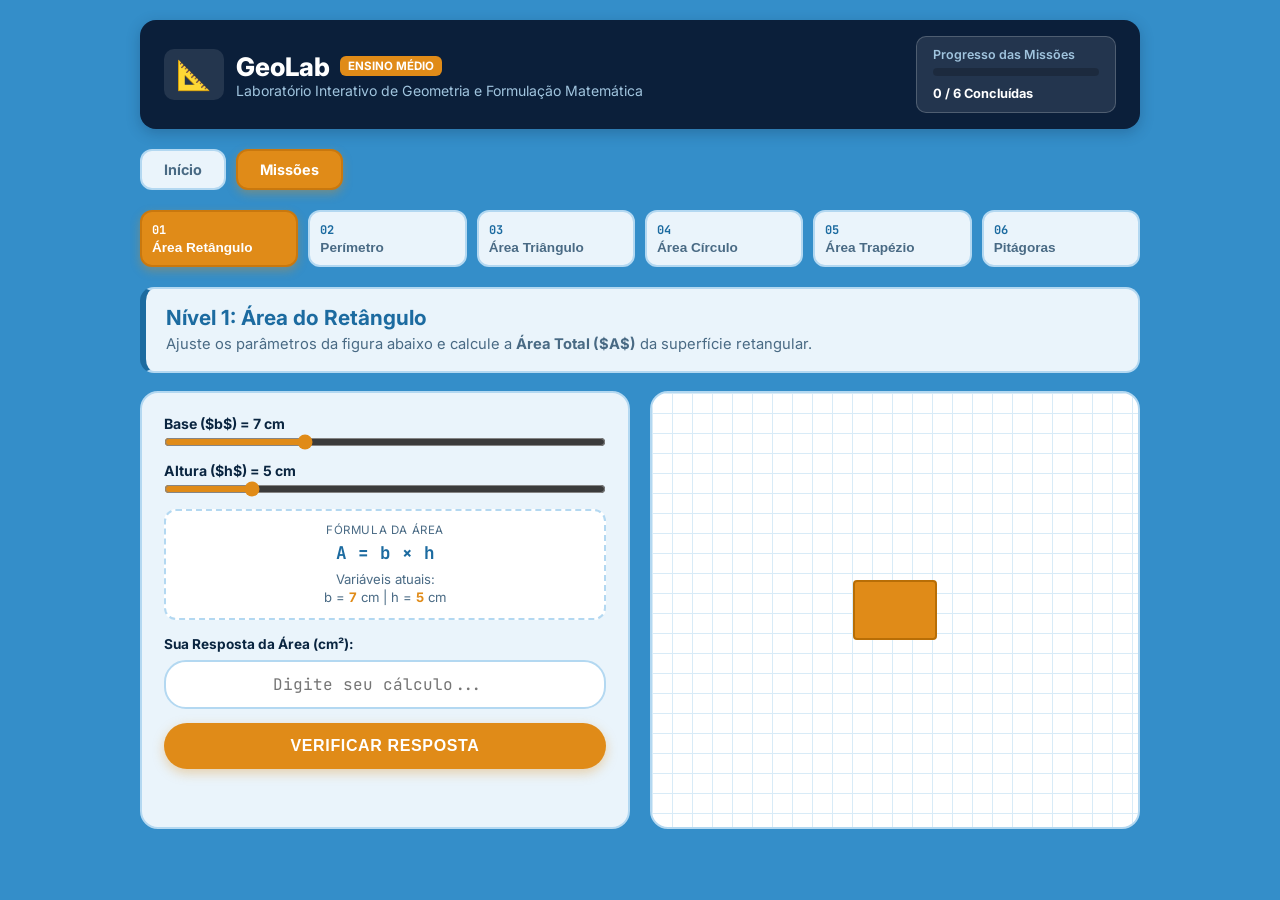
==== missoes.html @ d62dcc4c "Add files via upload" ====
<!DOCTYPE html>
<html lang="pt-BR">
<head>
    <meta charset="UTF-8">
    <meta name="viewport" content="width=device-width, initial-scale=1.0">
    <title>GeoLab | Laboratório Interativo de Geometria Plana</title>
    <!-- Fonte Inter & JetBrains Mono -->
    <link rel="preconnect" href="https://fonts.googleapis.com">
    <link rel="preconnect" href="https://fonts.gstatic.com" crossorigin>
    <link href="https://fonts.googleapis.com/css2?family=Inter:wght@300;400;600;700;800&family=JetBrains+Mono:wght@500;700&display=swap" rel="stylesheet">
    <link rel="stylesheet" href="style.css">
</head>
<body>

    <header class="header">
        <div class="logo-container">
            <span class="logo-icon">📐</span>
            <div>
                <h1>GeoLab <span class="badge-em">Ensino Médio</span></h1>
                <p>Laboratório Interativo de Geometria e Formulação Matemática</p>
            </div>
        </div>
        <div class="progresso-card">
            <span class="progresso-label">Progresso das Missões</span>
            <div class="barra-progresso-bg">
                <div id="barra-progresso" class="barra-progresso-fill" style="width: 0%;"></div>
            </div>
            <span id="texto-progresso" class="progresso-status">0 / 6 Concluídas</span>
        </div>
    </header>

    <!-- MENU ENTRE AS PÁGINAS -->
    <nav class="nav-site" aria-label="Páginas do GeoLab">
        <a class="nav-link" href="index.html">Início</a>
        <a class="nav-link ativo" href="missoes.html" aria-current="page">Missões</a>
    </nav>

    <!-- TRILHA DE MISSÕES -->
    <div class="trilha-container">
        <nav class="menu-missoes" id="menu-missoes">
            <button class="btn-missao ativo" onclick="mudarMissao(1)">
                <span class="num-nivel">01</span>
                <span class="nome-nivel">Área Retângulo</span>
            </button>
            <button class="btn-missao" onclick="mudarMissao(2)">
                <span class="num-nivel">02</span>
                <span class="nome-nivel">Perímetro</span>
            </button>
            <button class="btn-missao" onclick="mudarMissao(3)">
                <span class="num-nivel">03</span>
                <span class="nome-nivel">Área Triângulo</span>
            </button>
            <button class="btn-missao" onclick="mudarMissao(4)">
                <span class="num-nivel">04</span>
                <span class="nome-nivel">Área Círculo</span>
            </button>
            <button class="btn-missao" onclick="mudarMissao(5)">
                <span class="num-nivel">05</span>
                <span class="nome-nivel">Área Trapézio</span>
            </button>
            <button class="btn-missao" onclick="mudarMissao(6)">
                <span class="num-nivel">06</span>
                <span class="nome-nivel">Pitágoras</span>
            </button>
        </nav>
    </div>

    <main class="container-principal">
        
        <!-- NÍVEL 1: ÁREA RETÂNGULO -->
        <section id="missao-1" class="missao-conteudo ativa">
            <div class="missao-header">
                <h2>Nível 1: Área do Retângulo</h2>
                <p>Ajuste os parâmetros da figura abaixo e calcule a <strong>Área Total ($A$)</strong> da superfície retangular.</p>
            </div>
            <div class="layout-duplo">
                <div class="painel">
                    <div class="controle-grupo">
                        <label>Base ($b$) = <span id="m1-valor-base">7</span> cm</label>
                        <input type="range" id="m1-input-base" min="2" max="18" value="7">
                    </div>
                    <div class="controle-grupo">
                        <label>Altura ($h$) = <span id="m1-valor-altura">5</span> cm</label>
                        <input type="range" id="m1-input-altura" min="2" max="18" value="5">
                    </div>

                    <div class="formula-box">
                        <div class="formula-titulo">Fórmula da Área</div>
                        <div class="formula-expressao">A = b × h</div>
                        <div class="formula-valores">
                            Variáveis atuais: <br>
                            b = <span id="m1-f-b">7</span> cm | h = <span id="m1-f-h">5</span> cm
                        </div>
                    </div>

                    <div class="resposta-grupo">
                        <label for="m1-resposta">Sua Resposta da Área (cm²):</label>
                        <input type="number" id="m1-resposta" placeholder="Digite seu cálculo..." step="any">
                        <button class="btn-acao" onclick="validarM1()">Verificar Resposta</button>
                    </div>
                    <p id="m1-mensagem" class="mensagem"></p>
                </div>
                <div class="area-visual">
                    <div class="grid-fundo"></div>
                    <div id="m1-forma" class="forma-dinamica retangulo"></div>
                </div>
            </div>
        </section>

        <!-- NÍVEL 2: PERÍMETRO -->
        <section id="missao-2" class="missao-conteudo oculta">
            <div class="missao-header">
                <h2>Nível 2: Perímetro de Polígonos</h2>
                <p>Determine a soma de todos os lados (<strong>Perímetro $P$</strong>) para o retângulo com as dimensões escolhidas.</p>
            </div>
            <div class="layout-duplo">
                <div class="painel">
                    <div class="controle-grupo">
                        <label>Lado A ($a$) = <span id="m2-valor-a">8</span> cm</label>
                        <input type="range" id="m2-input-a" min="2" max="16" value="8">
                    </div>
                    <div class="controle-grupo">
                        <label>Lado B ($b$) = <span id="m2-valor-b">6</span> cm</label>
                        <input type="range" id="m2-input-b" min="2" max="16" value="6">
                    </div>

                    <div class="formula-box">
                        <div class="formula-titulo">Fórmula do Perímetro</div>
                        <div class="formula-expressao">P = 2a + 2b</div>
                        <div class="formula-valores">
                            Variáveis atuais: <br>
                            a = <span id="m2-f-a">8</span> cm | b = <span id="m2-f-b">6</span> cm
                        </div>
                    </div>

                    <div class="resposta-grupo">
                        <label for="m2-resposta">Sua Resposta do Perímetro (cm):</label>
                        <input type="number" id="m2-resposta" placeholder="Digite seu cálculo..." step="any">
                        <button class="btn-acao" onclick="validarM2()">Verificar Resposta</button>
                    </div>
                    <p id="m2-mensagem" class="mensagem"></p>
                </div>
                <div class="area-visual">
                    <div class="grid-fundo"></div>
                    <div id="m2-forma" class="forma-dinamica perimetro-box"></div>
                </div>
            </div>
        </section>

        <!-- NÍVEL 3: ÁREA DO TRIÂNGULO -->
        <section id="missao-3" class="missao-conteudo oculta">
            <div class="missao-header">
                <h2>Nível 3: Área do Triângulo</h2>
                <p>Aplique a fórmula da área do triângulo para calcular o espaço ocupado por esta superfície plana.</p>
            </div>
            <div class="layout-duplo">
                <div class="painel">
                    <div class="controle-grupo">
                        <label>Base ($b$) = <span id="m3-valor-base">9</span> cm</label>
                        <input type="range" id="m3-input-base" min="2" max="18" value="9">
                    </div>
                    <div class="controle-grupo">
                        <label>Altura ($h$) = <span id="m3-valor-altura">6</span> cm</label>
                        <input type="range" id="m3-input-altura" min="2" max="18" value="6">
                    </div>

                    <div class="formula-box">
                        <div class="formula-titulo">Fórmula da Área</div>
                        <div class="formula-expressao">A = (b × h) / 2</div>
                        <div class="formula-valores">
                            Variáveis atuais: <br>
                            b = <span id="m3-f-b">9</span> cm | h = <span id="m3-f-h">6</span> cm
                        </div>
                    </div>

                    <div class="resposta-grupo">
                        <label for="m3-resposta">Sua Resposta da Área (cm²):</label>
                        <input type="number" id="m3-resposta" placeholder="Digite seu cálculo..." step="any">
                        <button class="btn-acao" onclick="validarM3()">Verificar Resposta</button>
                    </div>
                    <p id="m3-mensagem" class="mensagem"></p>
                </div>
                <div class="area-visual">
                    <div class="grid-fundo"></div>
                    <div id="m3-forma" class="forma-dinamica triangulo"></div>
                </div>
            </div>
        </section>

        <!-- NÍVEL 4: ÁREA DO CÍRCULO -->
        <section id="missao-4" class="missao-conteudo oculta">
            <div class="missao-header">
                <h2>Nível 4: Área da Região Circular</h2>
                <p>Utilize a constante constante $\pi \approx 3{,}14$ para calcular a área delimitada pela circunferência de raio $r$.</p>
            </div>
            <div class="layout-duplo">
                <div class="painel">
                    <div class="controle-grupo">
                        <label>Raio ($r$) = <span id="m4-valor-raio">5</span> cm</label>
                        <input type="range" id="m4-input-raio" min="1" max="14" value="5">
                    </div>

                    <div class="formula-box">
                        <div class="formula-titulo">Fórmula da Área</div>
                        <div class="formula-expressao">A = π × r² &nbsp;&nbsp;(Considere π = 3,14)</div>
                        <div class="formula-valores">
                            Variáveis atuais: <br>
                            r = <span id="m4-f-r">5</span> cm
                        </div>
                    </div>

                    <div class="resposta-grupo">
                        <label for="m4-resposta">Sua Resposta da Área (cm²):</label>
                        <input type="number" id="m4-resposta" placeholder="Ex: 78.5" step="any">
                        <button class="btn-acao" onclick="validarM4()">Verificar Resposta</button>
                    </div>
                    <p id="m4-mensagem" class="mensagem"></p>
                </div>
                <div class="area-visual">
                    <div class="grid-fundo"></div>
                    <div id="m4-forma" class="forma-dinamica circulo"></div>
                </div>
            </div>
        </section>

        <!-- NÍVEL 5: ÁREA DO TRAPÉZIO -->
        <section id="missao-5" class="missao-conteudo oculta">
            <div class="missao-header">
                <h2>Nível 5: Área do Trapézio</h2>
                <p>Calcule a área do quadrilátero de bases paralelas ajustando a Base Maior ($B$), Base Menor ($b$) e Altura ($h$).</p>
            </div>
            <div class="layout-duplo">
                <div class="painel">
                    <div class="controle-grupo">
                        <label>Base Maior ($B$) = <span id="m5-valor-bmaior">12</span> cm</label>
                        <input type="range" id="m5-input-bmaior" min="6" max="20" value="12">
                    </div>
                    <div class="controle-grupo">
                        <label>Base Menor ($b$) = <span id="m5-valor-bmenor">6</span> cm</label>
                        <input type="range" id="m5-input-bmenor" min="2" max="14" value="6">
                    </div>
                    <div class="controle-grupo">
                        <label>Altura ($h$) = <span id="m5-valor-h">5</span> cm</label>
                        <input type="range" id="m5-input-h" min="2" max="14" value="5">
                    </div>

                    <div class="formula-box">
                        <div class="formula-titulo">Fórmula da Área</div>
                        <div class="formula-expressao">A = ((B + b) × h) / 2</div>
                        <div class="formula-valores">
                            Variáveis atuais: <br>
                            B = <span id="m5-f-B">12</span> cm | b = <span id="m5-f-b">6</span> cm | h = <span id="m5-f-h">5</span> cm
                        </div>
                    </div>

                    <div class="resposta-grupo">
                        <label for="m5-resposta">Sua Resposta da Área (cm²):</label>
                        <input type="number" id="m5-resposta" placeholder="Digite seu cálculo..." step="any">
                        <button class="btn-acao" onclick="validarM5()">Verificar Resposta</button>
                    </div>
                    <p id="m5-mensagem" class="mensagem"></p>
                </div>
                <div class="area-visual">
                    <div class="grid-fundo"></div>
                    <div id="m5-forma" class="forma-dinamica trapezio"></div>
                </div>
            </div>
        </section>

        <!-- NÍVEL 6: TEOREMA DE PITÁGORAS -->
        <section id="missao-6" class="missao-conteudo oculta">
            <div class="missao-header">
                <h2>Nível 6: Teorema de Pitágoras</h2>
                <p>Em um triângulo retângulo, determine o comprimento da <strong>Hipotenusa ($c$)</strong> conhecendo os catetos $a$ e $b$.</p>
            </div>
            <div class="layout-duplo">
                <div class="painel">
                    <div class="controle-grupo">
                        <label>Cateto $a$ = <span id="m6-valor-a">6</span> cm</label>
                        <input type="range" id="m6-input-a" min="2" max="16" value="6">
                    </div>
                    <div class="controle-grupo">
                        <label>Cateto $b$ = <span id="m6-valor-b">8</span> cm</label>
                        <input type="range" id="m6-input-b" min="2" max="16" value="8">
                    </div>

                    <div class="formula-box">
                        <div class="formula-titulo">Teorema de Pitágoras</div>
                        <div class="formula-expressao">c² = a² + b² &nbsp;⇒&nbsp; c = √(a² + b²)</div>
                        <div class="formula-valores">
                            Variáveis atuais: <br>
                            a = <span id="m6-f-a">6</span> cm | b = <span id="m6-f-b">8</span> cm
                        </div>
                    </div>

                    <div class="resposta-grupo">
                        <label for="m6-resposta">Sua Resposta da Hipotenusa $c$ (cm):</label>
                        <input type="number" id="m6-resposta" placeholder="Ex: 10 ou 10.4" step="any">
                        <button class="btn-acao" onclick="validarM6()">Verificar Resposta</button>
                    </div>
                    <p id="m6-mensagem" class="mensagem"></p>
                </div>
                <div class="area-visual">
                    <div class="grid-fundo"></div>
                    <div id="m6-forma" class="forma-dinamica pitagoras"></div>
                </div>
            </div>
        </section>

    </main>

    <script src="script.js"></script>
</body>
</html>
---- style.css ----
/* PALETA DE CORES DA APLICAÇÃO */
:root {
    --bg-main: #348ec9;             /* Azul vibrante do fundo */
    --header-dark: #0b1f3a;         /* Azul marinho do topo */
    --card-bg: #eaf4fb;            /* Azul claro (gelo) dos cartões */
    --card-border: #b3d8f1;        /* Borda suave */
    --text-dark: #0a2540;           /* Texto principal */
    --text-muted: #496a84;          /* Texto secundário */
    --accent-orange: #e08b18;      /* Laranja/Dourado principal */
    --accent-orange-hover: #c9780e;/* Hover botão */
    --accent-blue-tag: #1c6ba0;    /* Azul para subtítulos */
    --white: #ffffff;
    --font-main: 'Inter', system-ui, -apple-system, sans-serif;
    --font-mono: 'JetBrains Mono', monospace;
}

* {
    box-sizing: border-box;
    margin: 0;
    padding: 0;
}

body {
    background-color: var(--bg-main);
    color: var(--text-dark);
    font-family: var(--font-main);
    min-height: 100vh;
    display: flex;
    flex-direction: column;
    align-items: center;
    padding: 20px 15px;
}

/* HEADER */
.header {
    width: 100%;
    max-width: 1000px;
    background-color: var(--header-dark);
    border-radius: 16px;
    padding: 16px 24px;
    display: flex;
    justify-content: space-between;
    align-items: center;
    margin-bottom: 20px;
    color: var(--white);
    box-shadow: 0 4px 14px rgba(11, 31, 58, 0.25);
    flex-wrap: wrap;
    gap: 15px;
}

.logo-container {
    display: flex;
    align-items: center;
    gap: 12px;
}

.logo-icon {
    font-size: 1.8rem;
    background: rgba(255, 255, 255, 0.1);
    padding: 8px 12px;
    border-radius: 10px;
}

.header h1 {
    font-size: 1.6rem;
    font-weight: 800;
    color: var(--white);
    display: flex;
    align-items: center;
    gap: 10px;
}

.badge-em {
    font-size: 0.72rem;
    background-color: var(--accent-orange);
    color: var(--white);
    padding: 3px 8px;
    border-radius: 6px;
    font-weight: 700;
    text-transform: uppercase;
}

.header p {
    color: #a0c4de;
    font-size: 0.88rem;
}

/* PROGRESSO */
.progresso-card {
    background-color: rgba(255, 255, 255, 0.1);
    border: 1px solid rgba(255, 255, 255, 0.2);
    padding: 10px 16px;
    border-radius: 10px;
    min-width: 200px;
}

.progresso-label {
    font-size: 0.78rem;
    color: #a0c4de;
    display: block;
    margin-bottom: 6px;
    font-weight: 600;
}

.barra-progresso-bg {
    width: 100%;
    height: 8px;
    background-color: rgba(0, 0, 0, 0.2);
    border-radius: 10px;
    overflow: hidden;
    margin-bottom: 6px;
}

.barra-progresso-fill {
    height: 100%;
    background-color: var(--accent-orange);
    transition: width 0.4s ease;
}

.progresso-status {
    font-size: 0.8rem;
    font-weight: 700;
    color: var(--white);
}

/* MENU DE MISSÕES */
.trilha-container {
    width: 100%;
    max-width: 1000px;
    margin-bottom: 20px;
}

.menu-missoes {
    display: grid;
    grid-template-columns: repeat(auto-fit, minmax(140px, 1fr));
    gap: 10px;
}

.btn-missao {
    background-color: var(--card-bg);
    border: 2px solid var(--card-border);
    color: var(--text-muted);
    padding: 10px;
    border-radius: 12px;
    cursor: pointer;
    display: flex;
    flex-direction: column;
    align-items: flex-start;
    gap: 2px;
    transition: all 0.2s ease;
}

.btn-missao:hover {
    border-color: var(--accent-orange);
    color: var(--text-dark);
}

.btn-missao.ativo {
    background-color: var(--accent-orange);
    border-color: var(--accent-orange-hover);
    color: var(--white);
    box-shadow: 0 4px 10px rgba(224, 139, 24, 0.35);
}

.btn-missao.ativo .num-nivel,
.btn-missao.ativo .nome-nivel {
    color: var(--white);
}

.num-nivel {
    font-family: var(--font-mono);
    font-size: 0.75rem;
    font-weight: 700;
    color: var(--accent-blue-tag);
}

.nome-nivel {
    font-size: 0.85rem;
    font-weight: 700;
}

/* CONTEÚDO PRINCIPAL */
.container-principal {
    width: 100%;
    max-width: 1000px;
}

.missao-conteudo {
    display: none;
    animation: fadeIn 0.3s ease-out;
}

.missao-conteudo.ativa {
    display: block;
}

@keyframes fadeIn {
    from { opacity: 0; transform: translateY(8px); }
    to { opacity: 1; transform: translateY(0); }
}

.missao-header {
    background-color: var(--card-bg);
    border: 2px solid var(--card-border);
    border-left: 6px solid var(--accent-blue-tag);
    padding: 16px 20px;
    border-radius: 14px;
    margin-bottom: 18px;
    color: var(--text-dark);
}

.missao-header h2 {
    font-size: 1.3rem;
    color: var(--accent-blue-tag);
    margin-bottom: 4px;
}

.missao-header p {
    color: var(--text-muted);
    font-size: 0.92rem;
    line-height: 1.4;
}

/* LAYOUT DUPLO */
.layout-duplo {
    display: grid;
    grid-template-columns: 1fr 1fr;
    gap: 20px;
}

@media (max-width: 820px) {
    .layout-duplo {
        grid-template-columns: 1fr;
    }
}

/* PAINEL */
.painel {
    background-color: var(--card-bg);
    border: 2px solid var(--card-border);
    border-radius: 18px;
    padding: 22px;
    display: flex;
    flex-direction: column;
    gap: 16px;
}

.controle-grupo {
    display: flex;
    flex-direction: column;
    gap: 6px;
}

.controle-grupo label {
    font-size: 0.88rem;
    font-weight: 700;
    color: var(--text-dark);
}

input[type="range"] {
    width: 100%;
    height: 8px;
    background: #c2e1f5;
    border-radius: 5px;
    accent-color: var(--accent-orange);
    cursor: pointer;
}

/* CAIXA DE FÓRMULA */
.formula-box {
    background-color: var(--white);
    border: 2px dashed var(--card-border);
    border-radius: 12px;
    padding: 12px;
    text-align: center;
}

.formula-titulo {
    font-size: 0.72rem;
    text-transform: uppercase;
    letter-spacing: 0.05em;
    color: var(--text-muted);
    margin-bottom: 4px;
}

.formula-expressao {
    font-family: var(--font-mono);
    font-size: 1.1rem;
    font-weight: 700;
    color: var(--accent-blue-tag);
    margin-bottom: 6px;
}

.formula-valores {
    font-size: 0.82rem;
    color: var(--text-muted);
    line-height: 1.4;
}

.formula-valores span {
    color: var(--accent-orange);
    font-weight: 700;
}

/* RESPOSTAS */
.resposta-grupo {
    display: flex;
    flex-direction: column;
    gap: 8px;
}

.resposta-grupo label {
    font-size: 0.85rem;
    font-weight: 700;
    color: var(--text-dark);
}

.resposta-grupo input[type="number"] {
    background-color: var(--white);
    border: 2px solid var(--card-border);
    color: var(--text-dark);
    font-family: var(--font-mono);
    font-size: 1rem;
    padding: 12px 16px;
    border-radius: 22px;
    outline: none;
    transition: border-color 0.2s;
    text-align: center;
}

.resposta-grupo input[type="number"]:focus {
    border-color: var(--accent-orange);
}

/* BOTÃO PRINCIPAL */
.btn-acao {
    background-color: var(--accent-orange);
    color: var(--white);
    border: none;
    padding: 14px;
    font-size: 1rem;
    font-weight: 800;
    text-transform: uppercase;
    letter-spacing: 0.04em;
    border-radius: 25px;
    cursor: pointer;
    transition: all 0.2s ease;
    box-shadow: 0 4px 12px rgba(224, 139, 24, 0.35);
    margin-top: 6px;
}

.btn-acao:hover {
    background-color: var(--accent-orange-hover);
    transform: translateY(-2px);
}

/* ÁREA VISUAL */
.area-visual {
    background-color: var(--white);
    border: 2px solid var(--card-border);
    border-radius: 18px;
    display: flex;
    align-items: center;
    justify-content: center;
    min-height: 320px;
    position: relative;
    overflow: hidden;
    padding: 20px;
}

.grid-fundo {
    position: absolute;
    inset: 0;
    background-image: linear-gradient(#d8ebf7 1px, transparent 1px),
                      linear-gradient(90deg, #d8ebf7 1px, transparent 1px);
    background-size: 20px 20px;
    pointer-events: none;
}

.forma-dinamica {
    transition: all 0.25s cubic-bezier(0.4, 0, 0.2, 1);
    position: relative;
    z-index: 2;
}

.retangulo {
    background-color: var(--accent-orange);
    border: 2px solid #b86e06;
    border-radius: 4px;
}

.perimetro-box {
    background-color: rgba(224, 139, 24, 0.15);
    border: 3px dashed var(--accent-orange);
    border-radius: 4px;
}

.triangulo {
    clip-path: polygon(50% 0%, 0% 100%, 100% 100%);
    background-color: var(--accent-orange);
}

.circulo {
    border-radius: 50%;
    background-color: var(--accent-orange);
    border: 2px solid #b86e06;
}

.trapezio {
    clip-path: polygon(25% 0%, 75% 0%, 100% 100%, 0% 100%);
    background-color: var(--accent-orange);
}

.pitagoras {
    clip-path: polygon(0 0, 0 100%, 100% 100%);
    background-color: var(--accent-orange);
}

/* ESTILOS ESPECÍFICOS DA DICA E QUIZ DO NÍVEL 6 (GABRIEL) */
.card-extra-desafio {
    margin-top: 20px;
    display: grid;
    grid-template-columns: 1fr 1fr;
    gap: 20px;
}

@media (max-width: 820px) {
    .card-extra-desafio {
        grid-template-columns: 1fr;
    }
}

.dica-box {
    background-color: #fff8eb;
    border: 2px solid #f3c98b;
    border-radius: 18px;
    padding: 20px;
}

.dica-tag {
    font-size: 0.75rem;
    font-weight: 800;
    color: #b86e06;
    display: inline-block;
    margin-bottom: 8px;
}

.dica-box p {
    font-size: 0.92rem;
    color: #5c3a03;
    line-height: 1.5;
}

.quiz-box {
    background-color: var(--card-bg);
    border: 2px solid var(--card-border);
    border-radius: 18px;
    padding: 20px;
}

.quiz-box h3 {
    font-size: 1.1rem;
    color: var(--accent-blue-tag);
    margin-bottom: 6px;
}

.quiz-box p {
    font-size: 0.9rem;
    color: var(--text-dark);
    margin-bottom: 6px;
}

.quiz-pergunta {
    font-weight: 700;
    color: var(--accent-orange) !important;
}

.opcoes-grid {
    display: grid;
    grid-template-columns: 1fr 1fr;
    gap: 10px;
    margin-top: 10px;
}

.btn-opcao {
    background-color: var(--white);
    border: 2px solid var(--card-border);
    color: var(--text-dark);
    padding: 10px;
    font-size: 0.95rem;
    font-weight: 700;
    border-radius: 12px;
    cursor: pointer;
    transition: all 0.2s ease;
}

.btn-opcao:hover {
    background-color: var(--accent-orange);
    color: var(--white);
    border-color: var(--accent-orange);
}

/* MENSAGENS */
.mensagem {
    font-size: 0.88rem;
    font-weight: 700;
    text-align: center;
    min-height: 20px;
}

.mensagem.sucesso { color: #15803d; }
.mensagem.erro { color: #b91c1c; }

/* FOOTER */
footer {
    width: 100%;
    max-width: 1000px;
    text-align: center;
    margin-top: 30px;
    padding: 16px 0;
    color: var(--white);
    font-size: 0.85rem;
    font-weight: 600;
}

/* ============================================================
   MENU ENTRE PÁGINAS E PÁGINA INICIAL (acrescentado)
   Usa as mesmas variáveis, fontes e cartões do restante do site.
   ============================================================ */

.nav-site {
    width: 100%;
    max-width: 1000px;
    display: flex;
    gap: 10px;
    margin-bottom: 20px;
}

.nav-link {
    background-color: var(--card-bg);
    border: 2px solid var(--card-border);
    color: var(--text-muted);
    padding: 10px 22px;
    border-radius: 12px;
    font-size: 0.9rem;
    font-weight: 700;
    text-decoration: none;
    transition: all 0.2s ease;
}

.nav-link:hover {
    border-color: var(--accent-orange);
    color: var(--text-dark);
}

.nav-link.ativo {
    background-color: var(--accent-orange);
    border-color: var(--accent-orange-hover);
    color: var(--white);
    box-shadow: 0 4px 10px rgba(224, 139, 24, 0.35);
}

/* botão principal quando é um link */
a.btn-acao {
    display: inline-block;
    text-align: center;
    text-decoration: none;
    padding: 14px 28px;
}

/* conteúdo da página inicial */
.pagina-inicio .missao-header h2 {
    font-size: 1.6rem;
    margin-bottom: 8px;
}

.hero-acoes {
    margin-top: 14px;
}

.pagina-inicio .painel h3 {
    font-size: 1.1rem;
    color: var(--accent-blue-tag);
}

.pagina-inicio .painel p {
    color: var(--text-muted);
    font-size: 0.92rem;
    line-height: 1.5;
}

.painel-largo {
    margin-top: 20px;
}

.lista-passos {
    list-style: none;
    display: flex;
    flex-direction: column;
    gap: 14px;
}

.lista-passos li {
    display: grid;
    grid-template-columns: 34px 1fr;
    gap: 12px;
    align-items: start;
}

.lista-passos strong {
    font-size: 0.95rem;
    color: var(--text-dark);
}

.passo-num {
    width: 34px;
    height: 34px;
    display: grid;
    place-items: center;
    border-radius: 50%;
    background-color: var(--accent-orange);
    color: var(--white);
    font-family: var(--font-mono);
    font-size: 0.9rem;
    font-weight: 700;
}

.trilha-inicio {
    display: grid;
    grid-template-columns: repeat(auto-fit, minmax(260px, 1fr));
    gap: 12px;
}

.nivel-card {
    background-color: var(--white);
    border: 2px solid var(--card-border);
    border-radius: 12px;
    padding: 12px 14px;
    display: flex;
    flex-direction: column;
    gap: 2px;
}

.nivel-formula {
    font-family: var(--font-mono);
    font-size: 0.85rem;
    font-weight: 700;
    color: var(--accent-blue-tag);
}
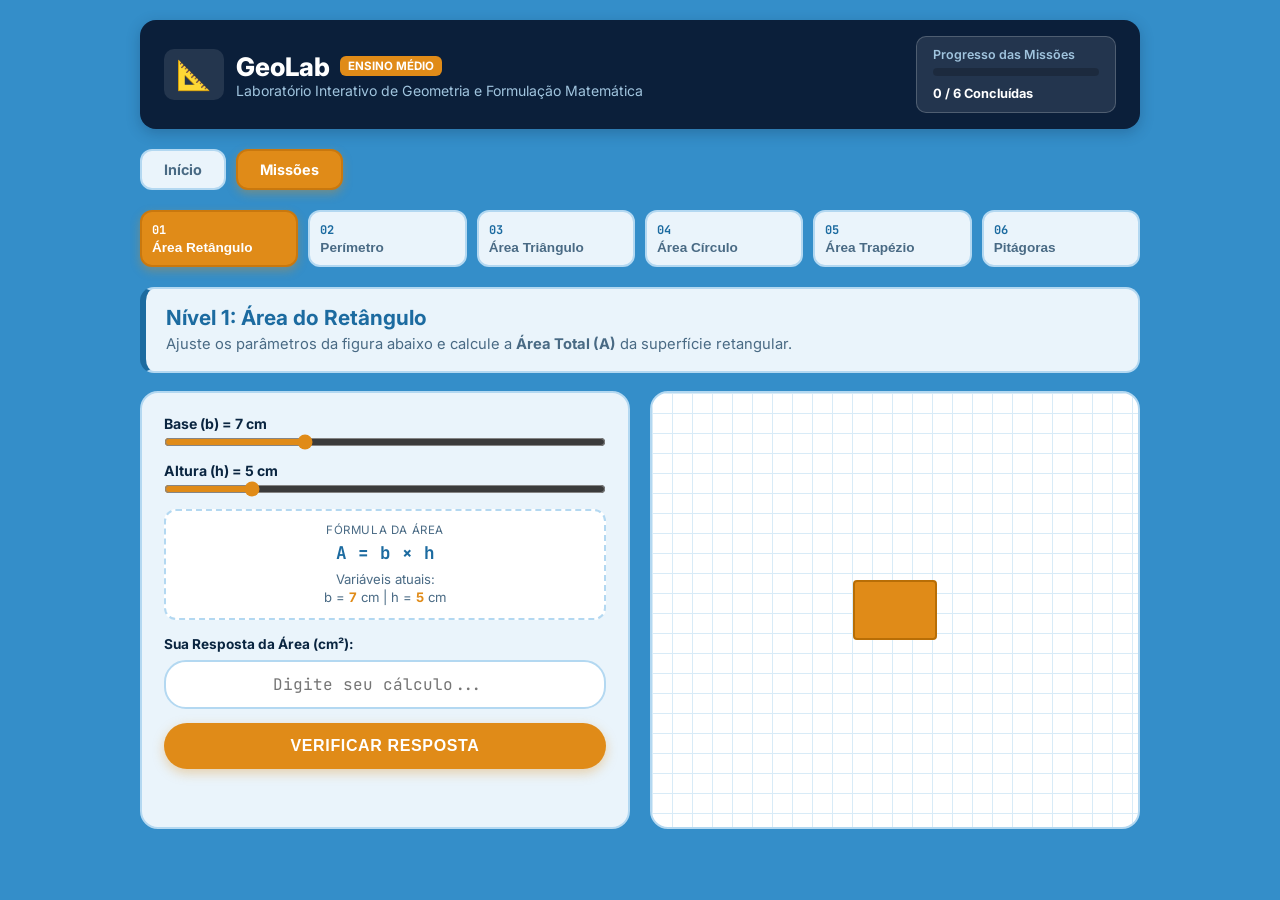
==== commit facd2e45: "Update missoes.html" ====
--- a/missoes.html
+++ b/missoes.html
@@ -71,16 +71,16 @@
         <section id="missao-1" class="missao-conteudo ativa">
             <div class="missao-header">
                 <h2>Nível 1: Área do Retângulo</h2>
-                <p>Ajuste os parâmetros da figura abaixo e calcule a <strong>Área Total ($A$)</strong> da superfície retangular.</p>
-            </div>
-            <div class="layout-duplo">
-                <div class="painel">
-                    <div class="controle-grupo">
-                        <label>Base ($b$) = <span id="m1-valor-base">7</span> cm</label>
+                <p>Ajuste os parâmetros da figura abaixo e calcule a <strong>Área Total (A)</strong> da superfície retangular.</p>
+            </div>
+            <div class="layout-duplo">
+                <div class="painel">
+                    <div class="controle-grupo">
+                        <label>Base (b) = <span id="m1-valor-base">7</span> cm</label>
                         <input type="range" id="m1-input-base" min="2" max="18" value="7">
                     </div>
                     <div class="controle-grupo">
-                        <label>Altura ($h$) = <span id="m1-valor-altura">5</span> cm</label>
+                        <label>Altura (h) = <span id="m1-valor-altura">5</span> cm</label>
                         <input type="range" id="m1-input-altura" min="2" max="18" value="5">
                     </div>
 
@@ -111,16 +111,16 @@
         <section id="missao-2" class="missao-conteudo oculta">
             <div class="missao-header">
                 <h2>Nível 2: Perímetro de Polígonos</h2>
-                <p>Determine a soma de todos os lados (<strong>Perímetro $P$</strong>) para o retângulo com as dimensões escolhidas.</p>
-            </div>
-            <div class="layout-duplo">
-                <div class="painel">
-                    <div class="controle-grupo">
-                        <label>Lado A ($a$) = <span id="m2-valor-a">8</span> cm</label>
+                <p>Determine a soma de todos os lados (<strong>Perímetro P</strong>) para o retângulo com as dimensões escolhidas.</p>
+            </div>
+            <div class="layout-duplo">
+                <div class="painel">
+                    <div class="controle-grupo">
+                        <label>Lado A (a) = <span id="m2-valor-a">8</span> cm</label>
                         <input type="range" id="m2-input-a" min="2" max="16" value="8">
                     </div>
                     <div class="controle-grupo">
-                        <label>Lado B ($b$) = <span id="m2-valor-b">6</span> cm</label>
+                        <label>Lado B (b) = <span id="m2-valor-b">6</span> cm</label>
                         <input type="range" id="m2-input-b" min="2" max="16" value="6">
                     </div>
 
@@ -156,11 +156,11 @@
             <div class="layout-duplo">
                 <div class="painel">
                     <div class="controle-grupo">
-                        <label>Base ($b$) = <span id="m3-valor-base">9</span> cm</label>
+                        <label>Base (b) = <span id="m3-valor-base">9</span> cm</label>
                         <input type="range" id="m3-input-base" min="2" max="18" value="9">
                     </div>
                     <div class="controle-grupo">
-                        <label>Altura ($h$) = <span id="m3-valor-altura">6</span> cm</label>
+                        <label>Altura (h) = <span id="m3-valor-altura">6</span> cm</label>
                         <input type="range" id="m3-input-altura" min="2" max="18" value="6">
                     </div>
 
@@ -191,12 +191,12 @@
         <section id="missao-4" class="missao-conteudo oculta">
             <div class="missao-header">
                 <h2>Nível 4: Área da Região Circular</h2>
-                <p>Utilize a constante constante $\pi \approx 3{,}14$ para calcular a área delimitada pela circunferência de raio $r$.</p>
-            </div>
-            <div class="layout-duplo">
-                <div class="painel">
-                    <div class="controle-grupo">
-                        <label>Raio ($r$) = <span id="m4-valor-raio">5</span> cm</label>
+                <p>Utilize a constante π ≈ 3,14 para calcular a área delimitada pela circunferência de raio r.</p>
+            </div>
+            <div class="layout-duplo">
+                <div class="painel">
+                    <div class="controle-grupo">
+                        <label>Raio (r) = <span id="m4-valor-raio">5</span> cm</label>
                         <input type="range" id="m4-input-raio" min="1" max="14" value="5">
                     </div>
 
@@ -227,20 +227,20 @@
         <section id="missao-5" class="missao-conteudo oculta">
             <div class="missao-header">
                 <h2>Nível 5: Área do Trapézio</h2>
-                <p>Calcule a área do quadrilátero de bases paralelas ajustando a Base Maior ($B$), Base Menor ($b$) e Altura ($h$).</p>
-            </div>
-            <div class="layout-duplo">
-                <div class="painel">
-                    <div class="controle-grupo">
-                        <label>Base Maior ($B$) = <span id="m5-valor-bmaior">12</span> cm</label>
+                <p>Calcule a área do quadrilátero de bases paralelas ajustando a Base Maior (B), Base Menor (b) e Altura (h).</p>
+            </div>
+            <div class="layout-duplo">
+                <div class="painel">
+                    <div class="controle-grupo">
+                        <label>Base Maior (B) = <span id="m5-valor-bmaior">12</span> cm</label>
                         <input type="range" id="m5-input-bmaior" min="6" max="20" value="12">
                     </div>
                     <div class="controle-grupo">
-                        <label>Base Menor ($b$) = <span id="m5-valor-bmenor">6</span> cm</label>
+                        <label>Base Menor (b) = <span id="m5-valor-bmenor">6</span> cm</label>
                         <input type="range" id="m5-input-bmenor" min="2" max="14" value="6">
                     </div>
                     <div class="controle-grupo">
-                        <label>Altura ($h$) = <span id="m5-valor-h">5</span> cm</label>
+                        <label>Altura (h) = <span id="m5-valor-h">5</span> cm</label>
                         <input type="range" id="m5-input-h" min="2" max="14" value="5">
                     </div>
 
@@ -271,16 +271,16 @@
         <section id="missao-6" class="missao-conteudo oculta">
             <div class="missao-header">
                 <h2>Nível 6: Teorema de Pitágoras</h2>
-                <p>Em um triângulo retângulo, determine o comprimento da <strong>Hipotenusa ($c$)</strong> conhecendo os catetos $a$ e $b$.</p>
-            </div>
-            <div class="layout-duplo">
-                <div class="painel">
-                    <div class="controle-grupo">
-                        <label>Cateto $a$ = <span id="m6-valor-a">6</span> cm</label>
+                <p>Em um triângulo retângulo, determine o comprimento da <strong>Hipotenusa (c)</strong> conhecendo os catetos a e b.</p>
+            </div>
+            <div class="layout-duplo">
+                <div class="painel">
+                    <div class="controle-grupo">
+                        <label>Cateto a = <span id="m6-valor-a">6</span> cm</label>
                         <input type="range" id="m6-input-a" min="2" max="16" value="6">
                     </div>
                     <div class="controle-grupo">
-                        <label>Cateto $b$ = <span id="m6-valor-b">8</span> cm</label>
+                        <label>Cateto b = <span id="m6-valor-b">8</span> cm</label>
                         <input type="range" id="m6-input-b" min="2" max="16" value="8">
                     </div>
 
@@ -294,7 +294,7 @@
                     </div>
 
                     <div class="resposta-grupo">
-                        <label for="m6-resposta">Sua Resposta da Hipotenusa $c$ (cm):</label>
+                        <label for="m6-resposta">Sua Resposta da Hipotenusa c (cm):</label>
                         <input type="number" id="m6-resposta" placeholder="Ex: 10 ou 10.4" step="any">
                         <button class="btn-acao" onclick="validarM6()">Verificar Resposta</button>
                     </div>
@@ -311,4 +311,4 @@
 
     <script src="script.js"></script>
 </body>
-</html>+</html>
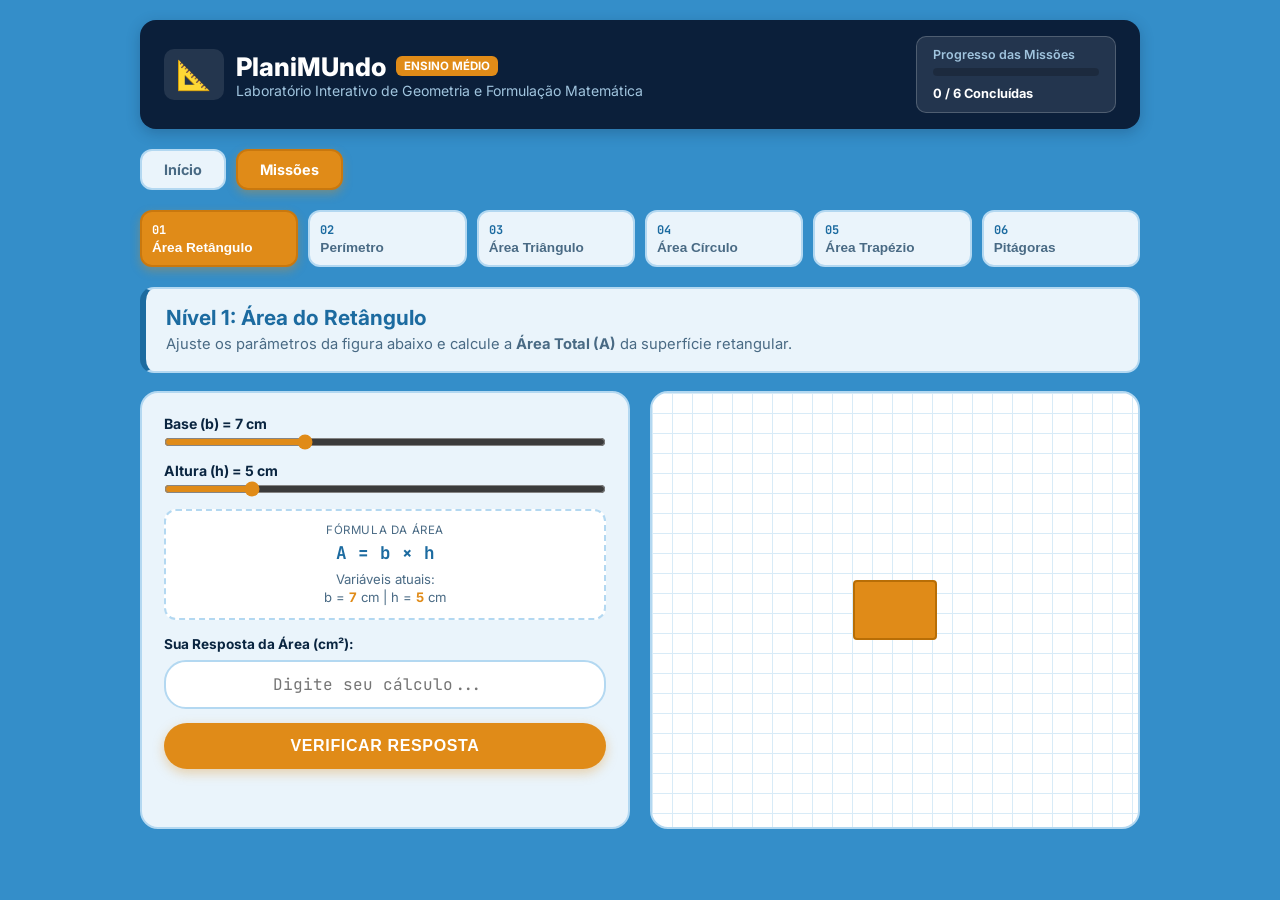
==== commit fbdaeab1: "Rename GeoLab to PlaniMUndo in header" ====
--- a/missoes.html
+++ b/missoes.html
@@ -16,7 +16,7 @@
         <div class="logo-container">
             <span class="logo-icon">📐</span>
             <div>
-                <h1>GeoLab <span class="badge-em">Ensino Médio</span></h1>
+                <h1>PlaniMUndo <span class="badge-em">Ensino Médio</span></h1>
                 <p>Laboratório Interativo de Geometria e Formulação Matemática</p>
             </div>
         </div>
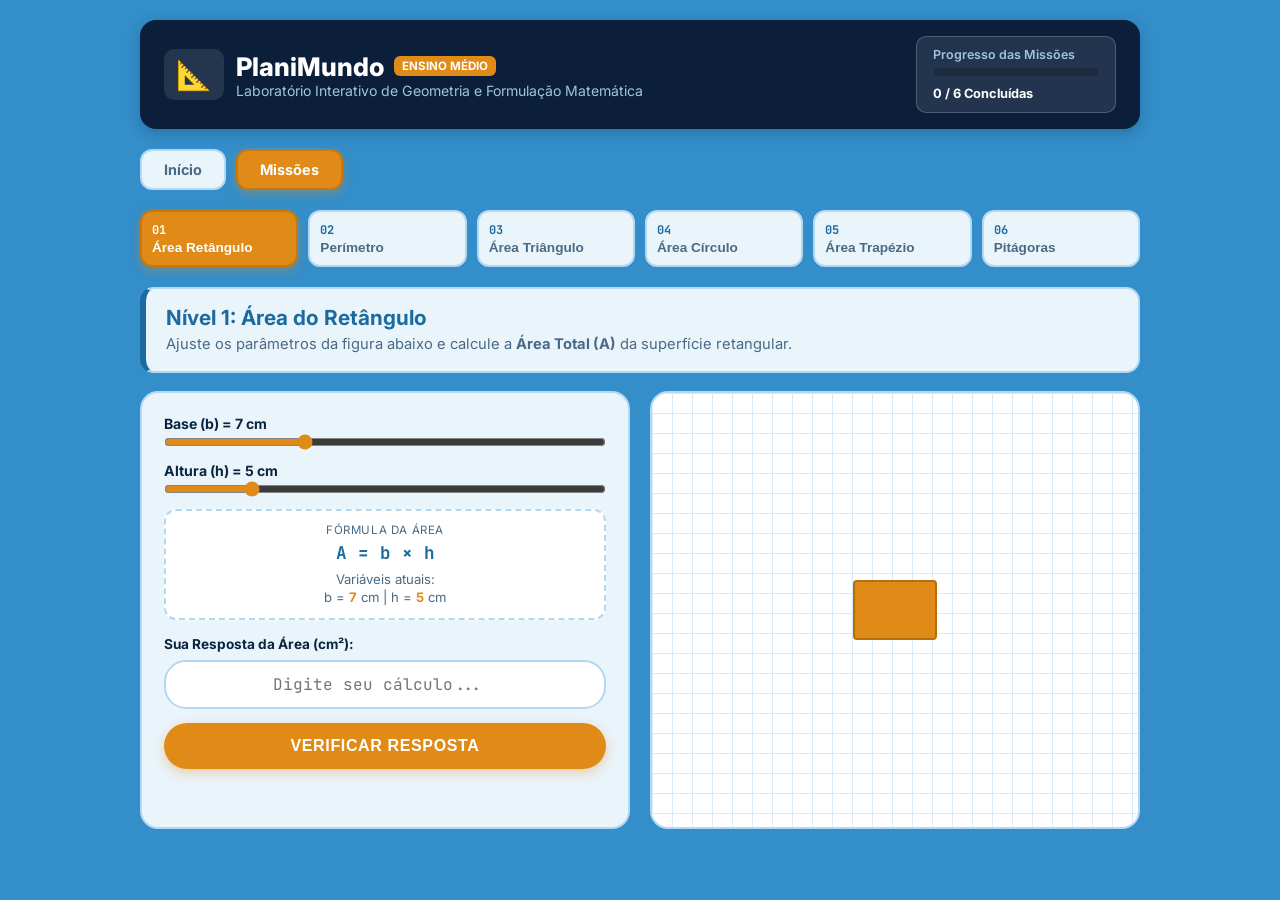
==== commit 7ce6e12b: "Fix typo in 'PlaniMUndo' to 'PlaniMundo'" ====
--- a/missoes.html
+++ b/missoes.html
@@ -3,7 +3,7 @@
 <head>
     <meta charset="UTF-8">
     <meta name="viewport" content="width=device-width, initial-scale=1.0">
-    <title>GeoLab | Laboratório Interativo de Geometria Plana</title>
+    <title>PlaniMundo | Laboratório Interativo de Geometria Plana</title>
     <!-- Fonte Inter & JetBrains Mono -->
     <link rel="preconnect" href="https://fonts.googleapis.com">
     <link rel="preconnect" href="https://fonts.gstatic.com" crossorigin>
@@ -16,7 +16,7 @@
         <div class="logo-container">
             <span class="logo-icon">📐</span>
             <div>
-                <h1>PlaniMUndo <span class="badge-em">Ensino Médio</span></h1>
+                <h1>PlaniMundo <span class="badge-em">Ensino Médio</span></h1>
                 <p>Laboratório Interativo de Geometria e Formulação Matemática</p>
             </div>
         </div>
